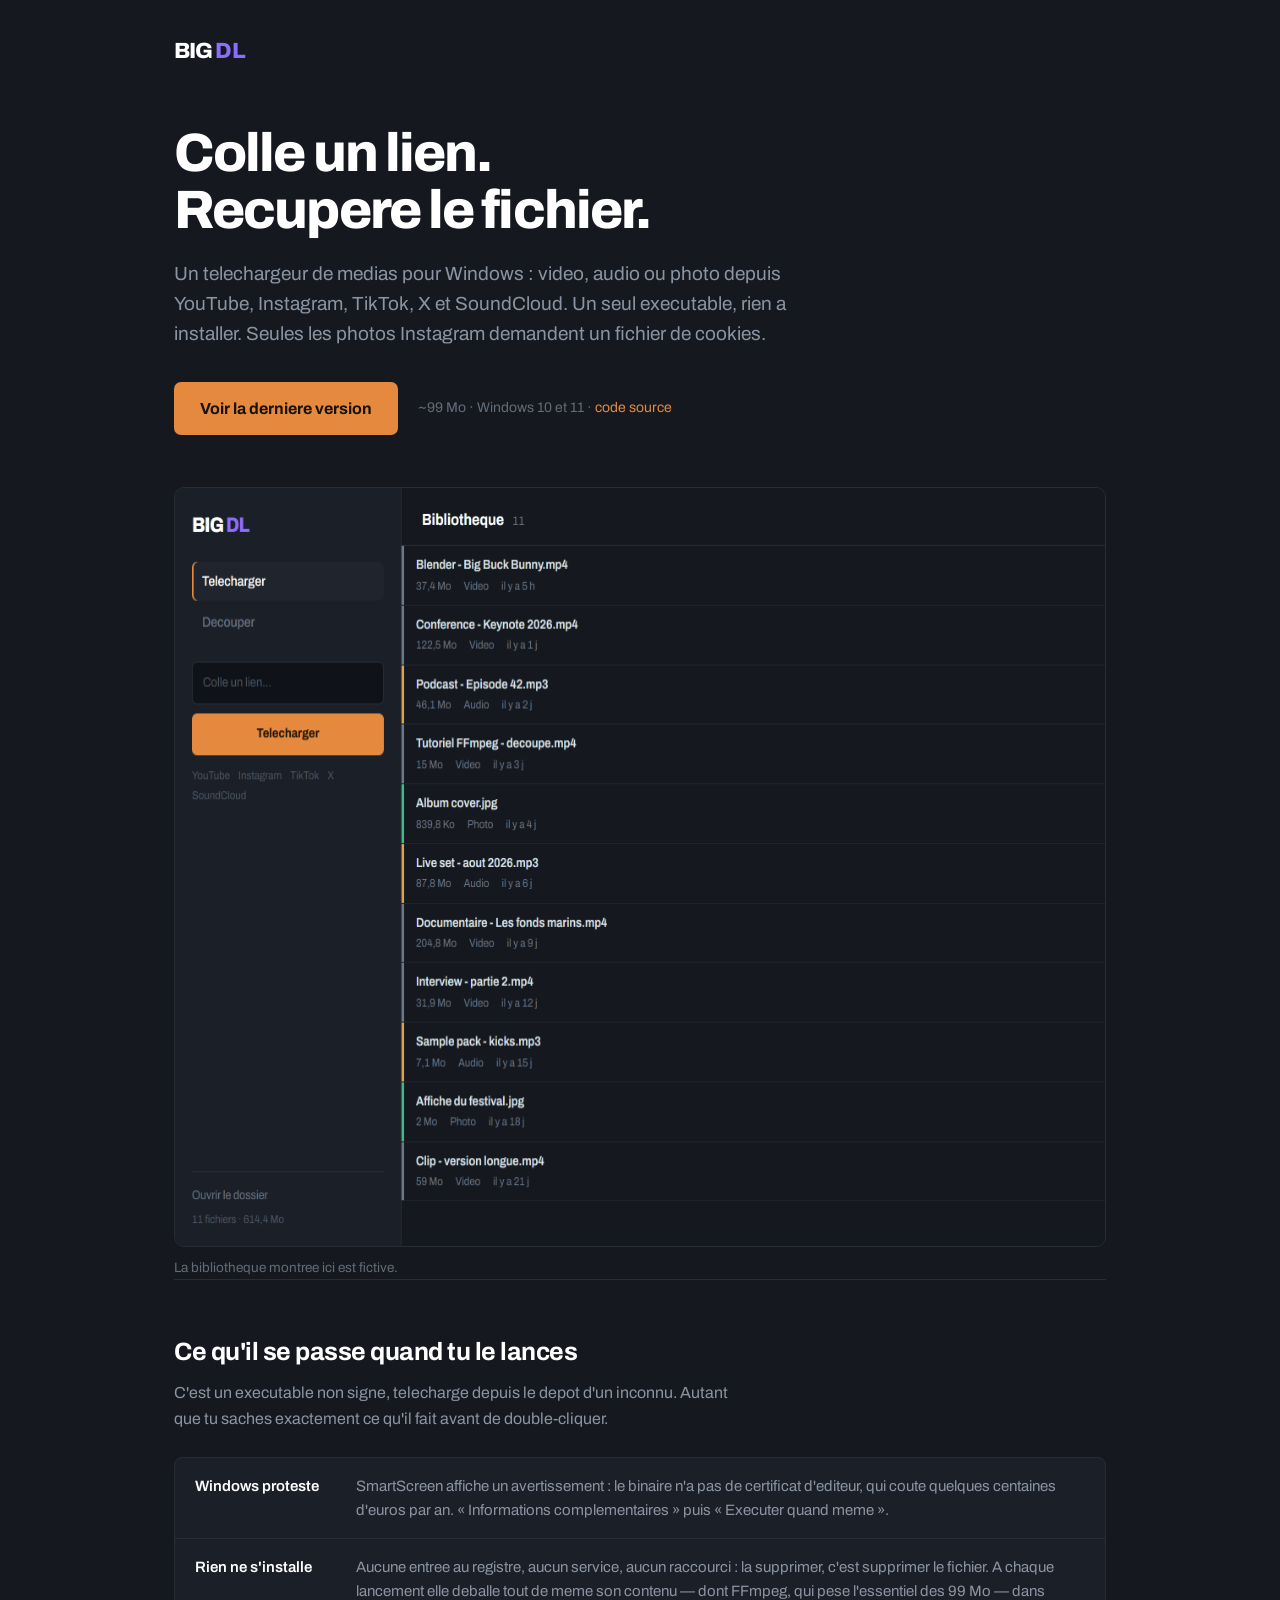
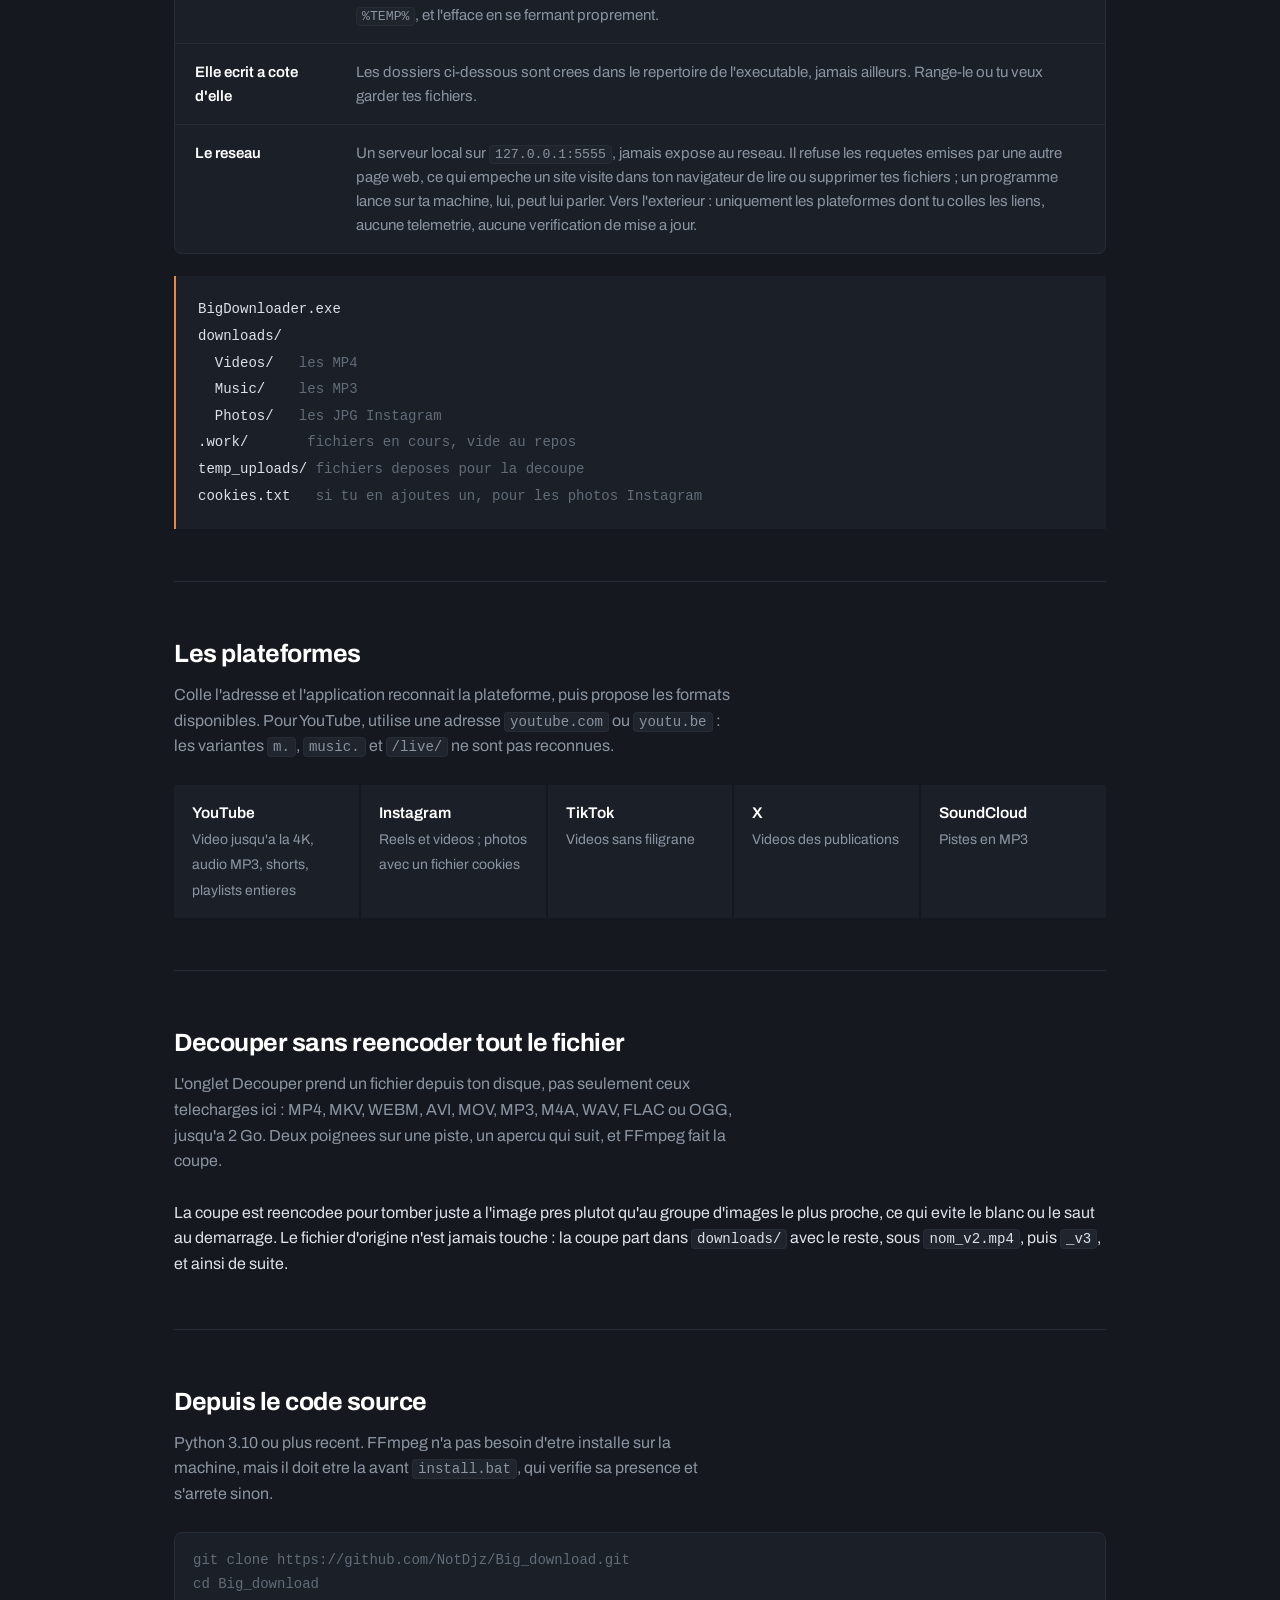
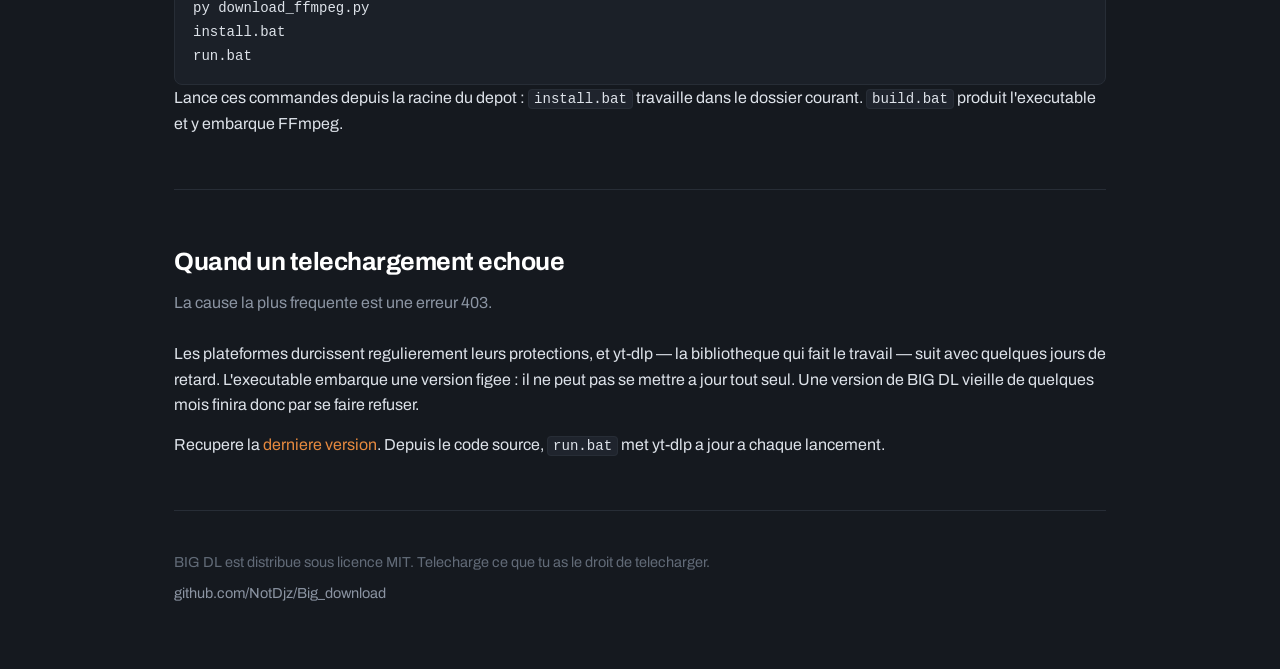
==== docs/index.html @ 9124b2f1 "Replace the download-arrow icon with a DL monogram, and publish a landing page The icon was the univ" ====
<!DOCTYPE html>
<html lang="fr">
<head>
<meta charset="UTF-8">
<meta name="viewport" content="width=device-width, initial-scale=1">
<title>BIG DL — telechargeur de medias pour Windows</title>
<meta name="description" content="Colle un lien YouTube, Instagram, TikTok, X ou SoundCloud. Recupere la video, l'audio ou la photo. Un seul exe, rien a installer.">
<link rel="icon" type="image/png" href="icon.png">
<link rel="stylesheet" href="https://fonts.googleapis.com/css2?family=Archivo:wght@400;500;600;700;800&display=swap">
<style>
:root {
  --bg:        #15191f;
  --panel:     #1b2028;
  --panel-2:   #1f242d;
  --line:      #272d36;
  --text:      #dde2e9;
  --strong:    #ffffff;
  --dim:       #8b94a2;
  --dimmer:    #626b78;
  --accent:    #e5893f;
  --accent-hi: #f29b53;
  --ink:       #1a1207;
  --brand:     #8b6dff;
}
* { box-sizing: border-box; margin: 0; padding: 0; }
body {
  background: var(--bg);
  color: var(--text);
  font-family: Archivo, "Segoe UI", system-ui, sans-serif;
  font-size: 16px;
  line-height: 1.6;
  -webkit-font-smoothing: antialiased;
}
.wrap { max-width: 980px; margin: 0 auto; padding: 0 24px; }
a { color: var(--accent); text-decoration: none; }
a:hover { text-decoration: underline; }
:focus-visible { outline: 2px solid var(--accent); outline-offset: 3px; }

/* ---------- en-tete ---------- */
.top { padding: 34px 0 0; }
.logo { font-size: 22px; font-weight: 800; letter-spacing: -0.04em; color: var(--strong); }
.logo span { color: var(--brand); }

/* ---------- hero ---------- */
.hero { padding: 56px 0 44px; }
h1 {
  font-size: clamp(34px, 5.5vw, 54px);
  font-weight: 800;
  letter-spacing: -0.035em;
  line-height: 1.05;
  color: var(--strong);
  max-width: 17ch;
  text-wrap: balance;
}
.sub { margin-top: 20px; font-size: 19px; color: var(--dim); max-width: 58ch; }
.get { display: flex; flex-wrap: wrap; align-items: center; gap: 16px 20px; margin-top: 32px; }
.btn {
  display: inline-block;
  background: var(--accent);
  color: var(--ink);
  font-weight: 700;
  font-size: 16px;
  padding: 14px 26px;
  border-radius: 7px;
  transition: background .15s;
}
.btn:hover { background: var(--accent-hi); text-decoration: none; }
.get small { color: var(--dimmer); font-size: 14px; }

.shot { margin: 8px 0 0; }
.shot img {
  width: 100%;
  display: block;
  border: 1px solid var(--line);
  border-radius: 10px;
}
.shot figcaption { margin-top: 10px; font-size: 13.5px; color: var(--dimmer); }

/* ---------- sections ---------- */
section { padding: 52px 0; border-top: 1px solid var(--line); }
h2 {
  font-size: 25px;
  font-weight: 700;
  letter-spacing: -0.02em;
  color: var(--strong);
  margin-bottom: 8px;
}
.lede { color: var(--dim); max-width: 62ch; margin-bottom: 26px; }
p + p { margin-top: 14px; }

/* sources */
/* 165px : cinq colonnes tiennent a pleine largeur, donc aucune plateforme ne
   se retrouve seule sur sa ligne. */
.sources { display: grid; grid-template-columns: repeat(auto-fit, minmax(165px, 1fr)); gap: 2px; }
.src { padding: 16px 18px; background: var(--panel); }
.src b { display: block; color: var(--strong); font-weight: 600; font-size: 15.5px; }
.src span { font-size: 14px; color: var(--dim); }

/* arborescence : le vocabulaire du sujet, pas une decoration */
.tree {
  background: var(--panel);
  border-left: 2px solid var(--accent);
  padding: 20px 22px;
  font-family: ui-monospace, Consolas, "SF Mono", monospace;
  font-size: 14px;
  line-height: 1.9;
  color: var(--dim);
  overflow-x: auto;
}
.tree b { color: var(--text); font-weight: 400; }
.tree i { color: var(--dimmer); font-style: normal; }

/* faits : ce que l'app fait vraiment a la machine */
.facts { display: grid; gap: 1px; background: var(--line); border: 1px solid var(--line); border-radius: 8px; overflow: hidden; }
.fact { display: grid; grid-template-columns: minmax(0, 15ch) minmax(0, 1fr); gap: 4px 26px; padding: 16px 20px; background: var(--panel); }
.fact dt { font-weight: 600; color: var(--strong); font-size: 15px; }
.fact dd { color: var(--dim); font-size: 15px; }
@media (max-width: 620px) { .fact { grid-template-columns: 1fr; } }

code {
  font-family: ui-monospace, Consolas, monospace;
  font-size: 0.88em;
  background: var(--panel-2);
  border: 1px solid var(--line);
  border-radius: 4px;
  padding: 1px 5px;
}
pre {
  background: var(--panel);
  border: 1px solid var(--line);
  border-radius: 8px;
  padding: 16px 18px;
  overflow-x: auto;
  font-family: ui-monospace, Consolas, monospace;
  font-size: 14px;
  line-height: 1.7;
  color: var(--text);
}
pre .c { color: var(--dimmer); }

footer { padding: 40px 0 64px; border-top: 1px solid var(--line); color: var(--dimmer); font-size: 14.5px; }
footer a { color: var(--dim); }

@media (prefers-reduced-motion: reduce) { * { transition: none !important; } }
</style>
</head>
<body>

<div class="wrap">
  <header class="top">
    <div class="logo">BIG <span>DL</span></div>
  </header>

  <div class="hero">
    <h1>Colle un lien. Recupere le fichier.</h1>
    <p class="sub">Un telechargeur de medias pour Windows : video, audio ou photo depuis YouTube, Instagram, TikTok, X et SoundCloud. Un seul executable, rien a installer. Seules les photos Instagram demandent un fichier de cookies.</p>
    <p class="get">
      <a class="btn" href="https://github.com/NotDjz/Big_download/releases/latest">Voir la derniere version</a>
      <small>~99 Mo &middot; Windows 10 et 11 &middot; <a href="https://github.com/NotDjz/Big_download">code source</a></small>
    </p>
  </div>

  <figure class="shot">
    <img src="screenshot.png" alt="L'interface de BIG DL : a gauche le champ de collage et les onglets, a droite la bibliotheque des fichiers telecharges." width="1100" height="760">
    <figcaption>La bibliotheque montree ici est fictive.</figcaption>
  </figure>

  <section>
    <h2>Ce qu'il se passe quand tu le lances</h2>
    <p class="lede">C'est un executable non signe, telecharge depuis le depot d'un inconnu. Autant que tu saches exactement ce qu'il fait avant de double-cliquer.</p>
    <dl class="facts">
      <div class="fact">
        <dt>Windows proteste</dt>
        <dd>SmartScreen affiche un avertissement : le binaire n'a pas de certificat d'editeur, qui coute quelques centaines d'euros par an. « Informations complementaires » puis « Executer quand meme ».</dd>
      </div>
      <div class="fact">
        <dt>Rien ne s'installe</dt>
        <dd>Aucune entree au registre, aucun service, aucun raccourci : la supprimer, c'est supprimer le fichier. A chaque lancement elle deballe tout de meme son contenu — dont FFmpeg, qui pese l'essentiel des 99 Mo — dans <code>%TEMP%</code>, et l'efface en se fermant proprement.</dd>
      </div>
      <div class="fact">
        <dt>Elle ecrit a cote d'elle</dt>
        <dd>Les dossiers ci-dessous sont crees dans le repertoire de l'executable, jamais ailleurs. Range-le ou tu veux garder tes fichiers.</dd>
      </div>
      <div class="fact">
        <dt>Le reseau</dt>
        <dd>Un serveur local sur <code>127.0.0.1:5555</code>, jamais expose au reseau. Il refuse les requetes emises par une autre page web, ce qui empeche un site visite dans ton navigateur de lire ou supprimer tes fichiers ; un programme lance sur ta machine, lui, peut lui parler. Vers l'exterieur : uniquement les plateformes dont tu colles les liens, aucune telemetrie, aucune verification de mise a jour.</dd>
      </div>
    </dl>
    <div class="tree" style="margin-top:22px">
      <b>BigDownloader.exe</b><br>
      <b>downloads/</b><br>
      &nbsp;&nbsp;<b>Videos/</b> &nbsp; <i>les MP4</i><br>
      &nbsp;&nbsp;<b>Music/</b> &nbsp;&nbsp; <i>les MP3</i><br>
      &nbsp;&nbsp;<b>Photos/</b> &nbsp; <i>les JPG Instagram</i><br>
      <b>.work/</b> &nbsp;&nbsp;&nbsp;&nbsp;&nbsp; <i>fichiers en cours, vide au repos</i><br>
      <b>temp_uploads/</b> <i>fichiers deposes pour la decoupe</i><br>
      <b>cookies.txt</b> &nbsp; <i>si tu en ajoutes un, pour les photos Instagram</i>
    </div>
  </section>

  <section>
    <h2>Les plateformes</h2>
    <p class="lede">Colle l'adresse et l'application reconnait la plateforme, puis propose les formats disponibles. Pour YouTube, utilise une adresse <code>youtube.com</code> ou <code>youtu.be</code> : les variantes <code>m.</code>, <code>music.</code> et <code>/live/</code> ne sont pas reconnues.</p>
    <div class="sources">
      <div class="src"><b>YouTube</b><span>Video jusqu'a la 4K, audio MP3, shorts, playlists entieres</span></div>
      <div class="src"><b>Instagram</b><span>Reels et videos ; photos avec un fichier cookies</span></div>
      <div class="src"><b>TikTok</b><span>Videos sans filigrane</span></div>
      <div class="src"><b>X</b><span>Videos des publications</span></div>
      <div class="src"><b>SoundCloud</b><span>Pistes en MP3</span></div>
    </div>
  </section>

  <section>
    <h2>Decouper sans reencoder tout le fichier</h2>
    <p class="lede">L'onglet Decouper prend un fichier depuis ton disque, pas seulement ceux telecharges ici : MP4, MKV, WEBM, AVI, MOV, MP3, M4A, WAV, FLAC ou OGG, jusqu'a 2 Go. Deux poignees sur une piste, un apercu qui suit, et FFmpeg fait la coupe.</p>
    <p>La coupe est reencodee pour tomber juste a l'image pres plutot qu'au groupe d'images le plus proche, ce qui evite le blanc ou le saut au demarrage. Le fichier d'origine n'est jamais touche : la coupe part dans <code>downloads/</code> avec le reste, sous <code>nom_v2.mp4</code>, puis <code>_v3</code>, et ainsi de suite.</p>
  </section>

  <section>
    <h2>Depuis le code source</h2>
    <p class="lede">Python 3.10 ou plus recent. FFmpeg n'a pas besoin d'etre installe sur la machine, mais il doit etre la avant <code>install.bat</code>, qui verifie sa presence et s'arrete sinon.</p>
    <pre><span class="c">git clone https://github.com/NotDjz/Big_download.git</span>
<span class="c">cd Big_download</span>
py download_ffmpeg.py
install.bat
run.bat</pre>
    <p>Lance ces commandes depuis la racine du depot : <code>install.bat</code> travaille dans le dossier courant. <code>build.bat</code> produit l'executable et y embarque FFmpeg.</p>
  </section>

  <section>
    <h2>Quand un telechargement echoue</h2>
    <p class="lede">La cause la plus frequente est une erreur 403.</p>
    <p>Les plateformes durcissent regulierement leurs protections, et yt-dlp — la bibliotheque qui fait le travail — suit avec quelques jours de retard. L'executable embarque une version figee : il ne peut pas se mettre a jour tout seul. Une version de BIG DL vieille de quelques mois finira donc par se faire refuser.</p>
    <p>Recupere la <a href="https://github.com/NotDjz/Big_download/releases/latest">derniere version</a>. Depuis le code source, <code>run.bat</code> met yt-dlp a jour a chaque lancement.</p>
  </section>

  <footer>
    <p>BIG DL est distribue sous licence MIT. Telecharge ce que tu as le droit de telecharger.</p>
    <p style="margin-top:8px"><a href="https://github.com/NotDjz/Big_download">github.com/NotDjz/Big_download</a></p>
  </footer>
</div>

</body>
</html>
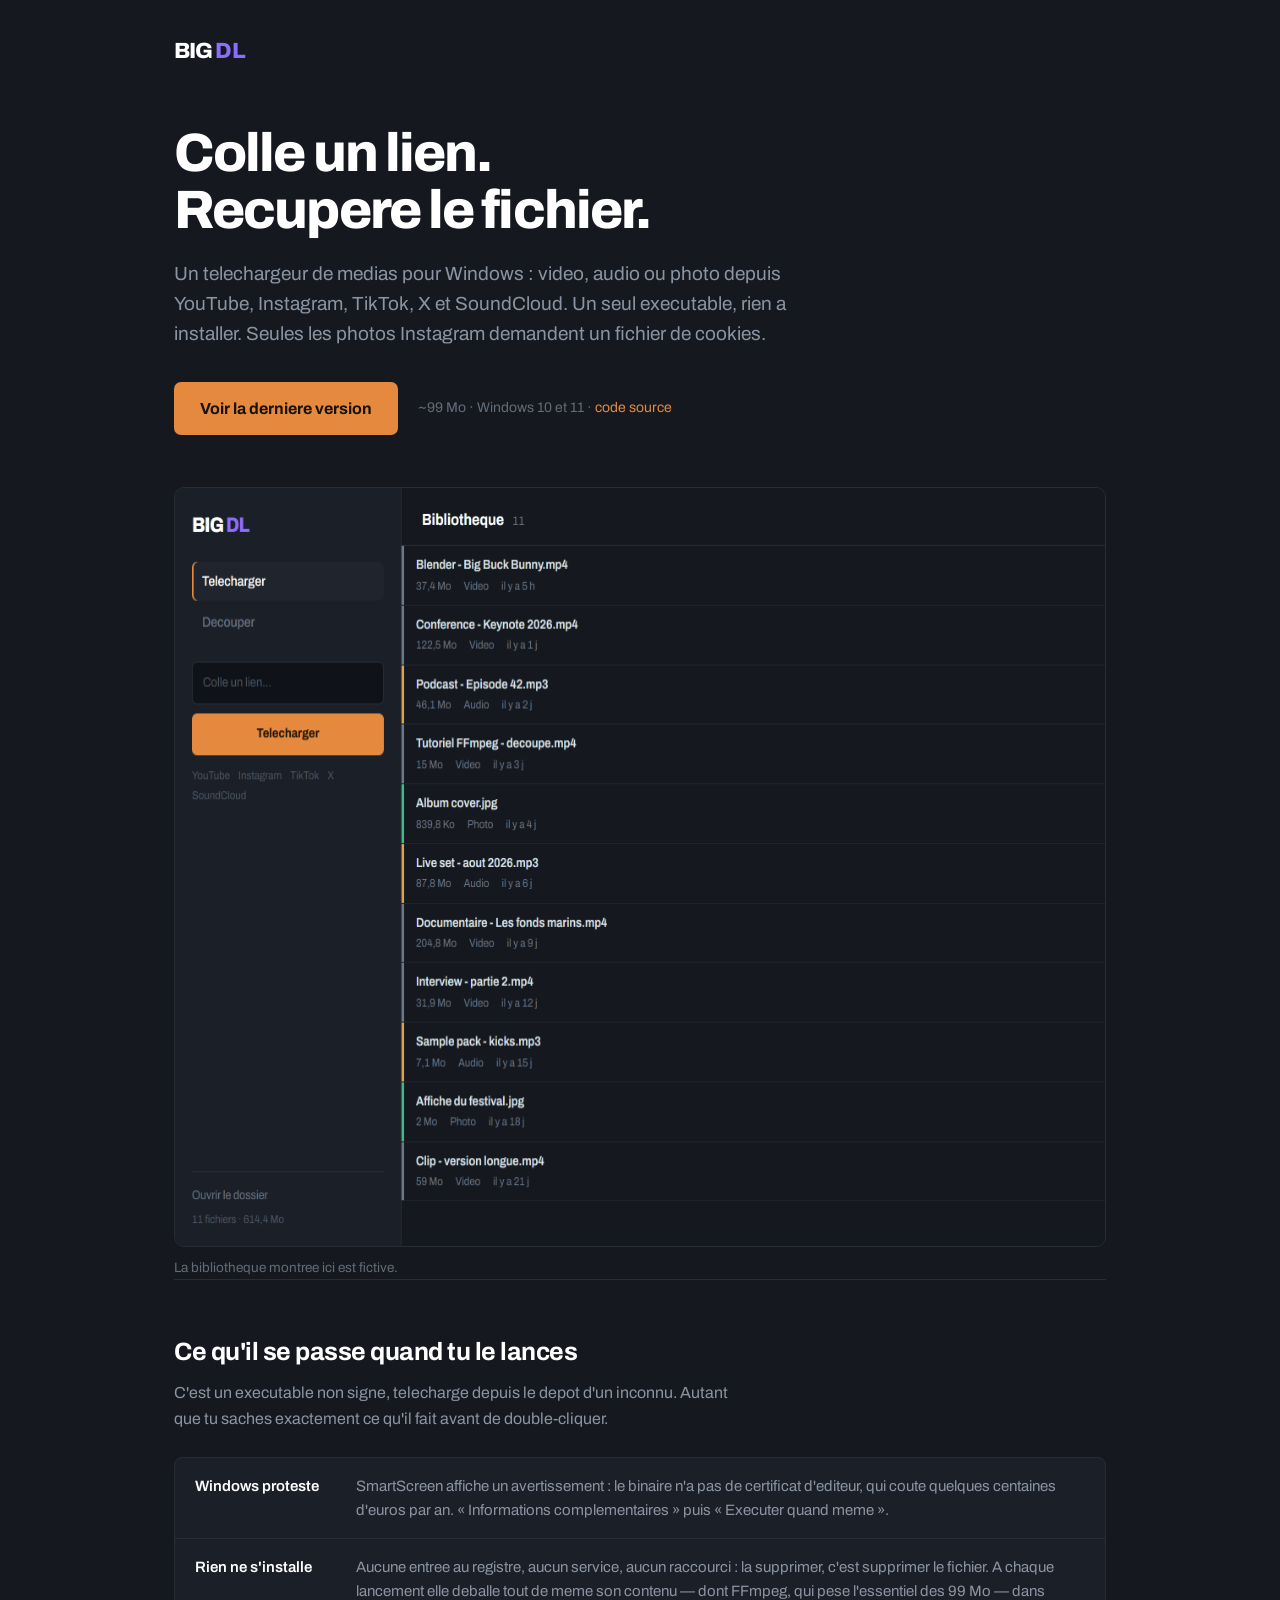
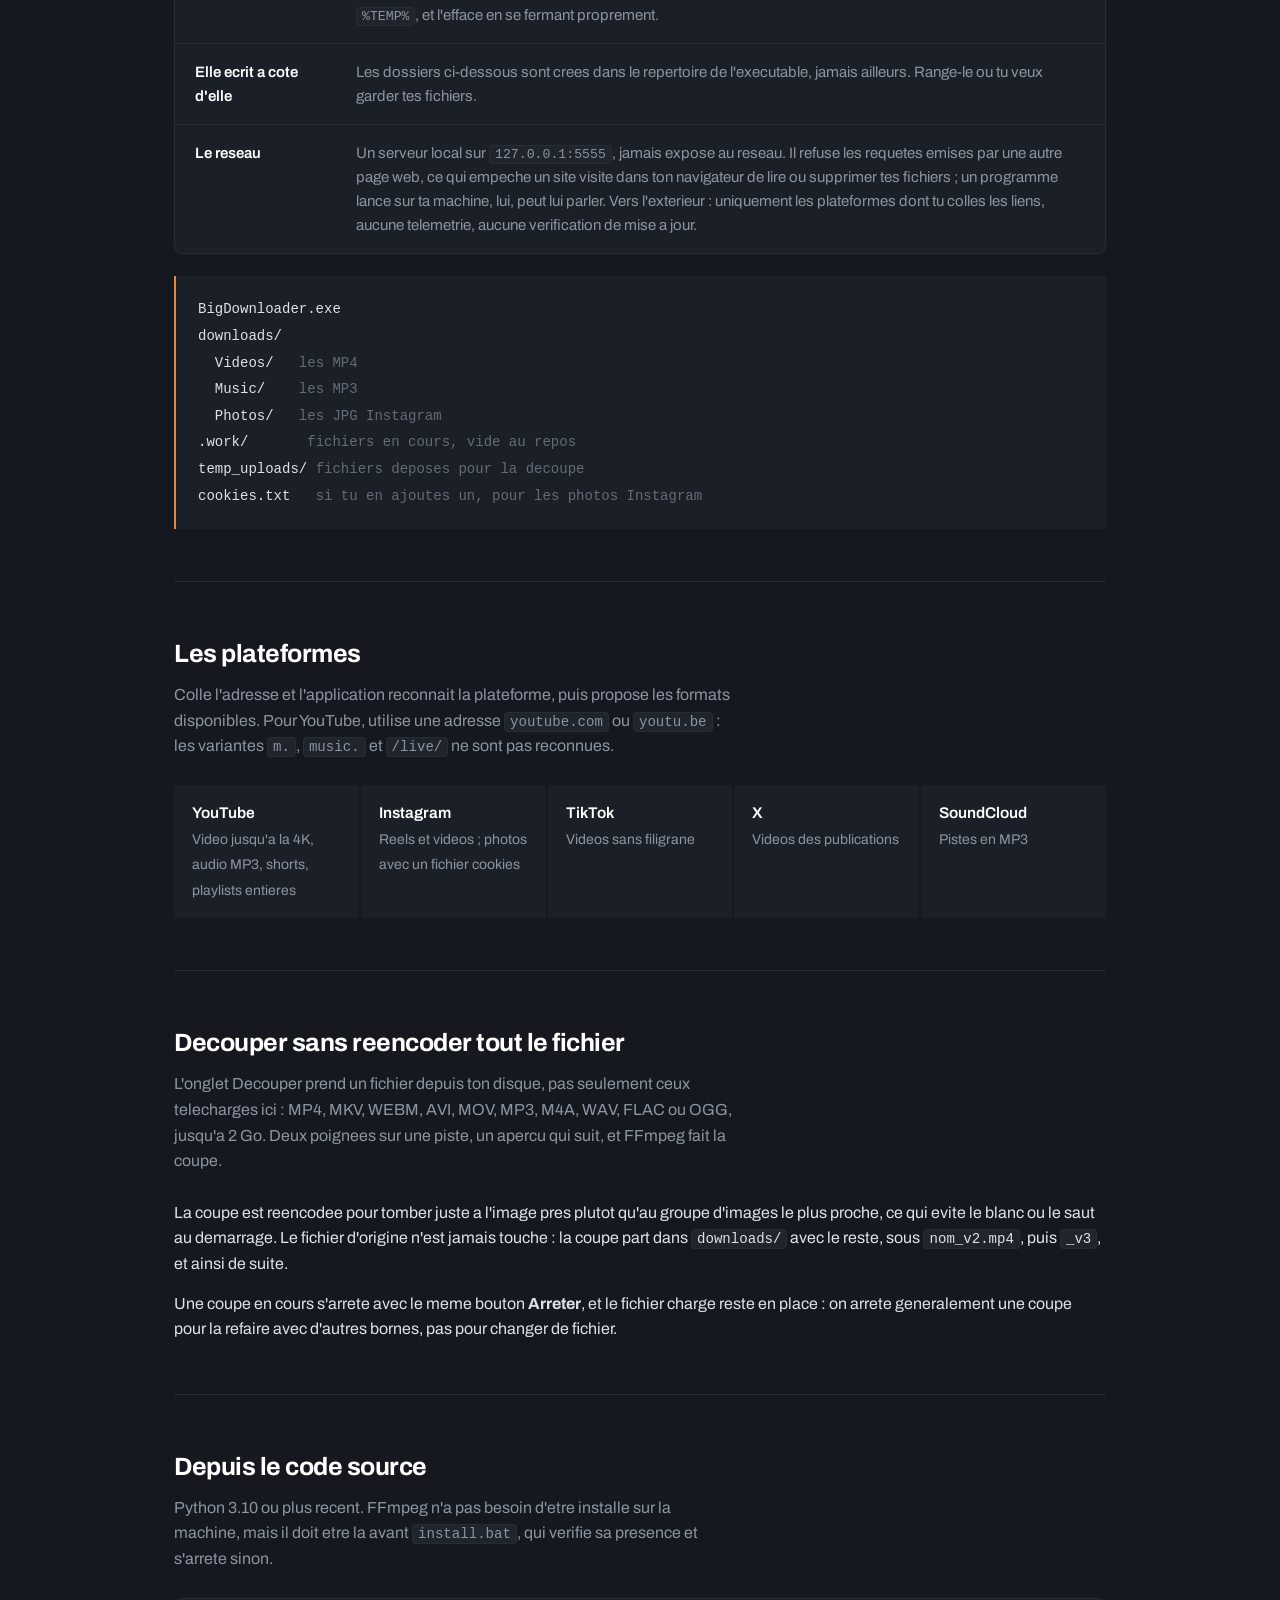
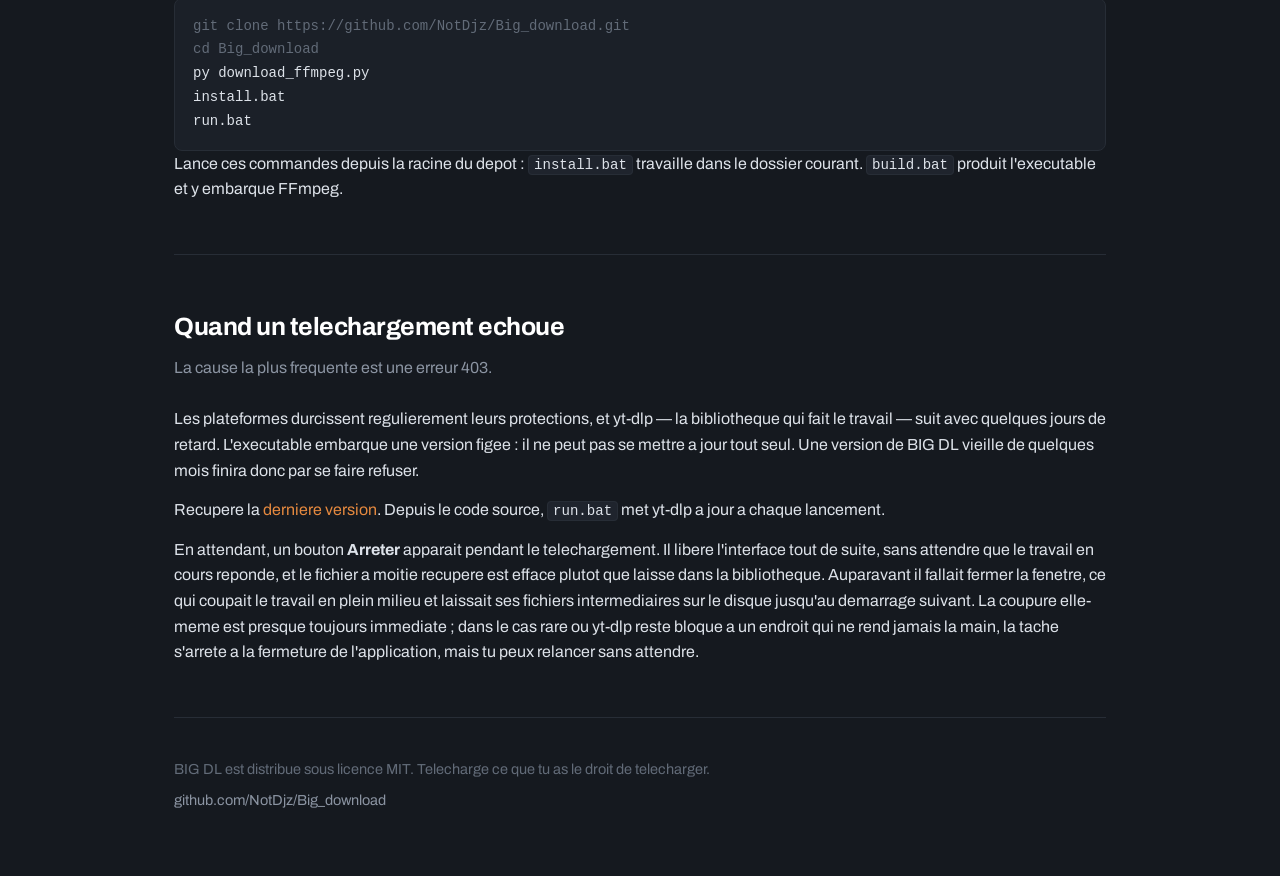
==== commit 8502cd51: "Document the stop button on the landing page The page's subject is what the unsigned binary does to " ====
--- a/docs/index.html
+++ b/docs/index.html
@@ -214,6 +214,7 @@
     <h2>Decouper sans reencoder tout le fichier</h2>
     <p class="lede">L'onglet Decouper prend un fichier depuis ton disque, pas seulement ceux telecharges ici : MP4, MKV, WEBM, AVI, MOV, MP3, M4A, WAV, FLAC ou OGG, jusqu'a 2 Go. Deux poignees sur une piste, un apercu qui suit, et FFmpeg fait la coupe.</p>
     <p>La coupe est reencodee pour tomber juste a l'image pres plutot qu'au groupe d'images le plus proche, ce qui evite le blanc ou le saut au demarrage. Le fichier d'origine n'est jamais touche : la coupe part dans <code>downloads/</code> avec le reste, sous <code>nom_v2.mp4</code>, puis <code>_v3</code>, et ainsi de suite.</p>
+    <p>Une coupe en cours s'arrete avec le meme bouton <b>Arreter</b>, et le fichier charge reste en place : on arrete generalement une coupe pour la refaire avec d'autres bornes, pas pour changer de fichier.</p>
   </section>
 
   <section>
@@ -232,6 +233,7 @@
     <p class="lede">La cause la plus frequente est une erreur 403.</p>
     <p>Les plateformes durcissent regulierement leurs protections, et yt-dlp — la bibliotheque qui fait le travail — suit avec quelques jours de retard. L'executable embarque une version figee : il ne peut pas se mettre a jour tout seul. Une version de BIG DL vieille de quelques mois finira donc par se faire refuser.</p>
     <p>Recupere la <a href="https://github.com/NotDjz/Big_download/releases/latest">derniere version</a>. Depuis le code source, <code>run.bat</code> met yt-dlp a jour a chaque lancement.</p>
+    <p>En attendant, un bouton <b>Arreter</b> apparait pendant le telechargement. Il libere l'interface tout de suite, sans attendre que le travail en cours reponde, et le fichier a moitie recupere est efface plutot que laisse dans la bibliotheque. Auparavant il fallait fermer la fenetre, ce qui coupait le travail en plein milieu et laissait ses fichiers intermediaires sur le disque jusqu'au demarrage suivant. La coupure elle-meme est presque toujours immediate ; dans le cas rare ou yt-dlp reste bloque a un endroit qui ne rend jamais la main, la tache s'arrete a la fermeture de l'application, mais tu peux relancer sans attendre.</p>
   </section>
 
   <footer>
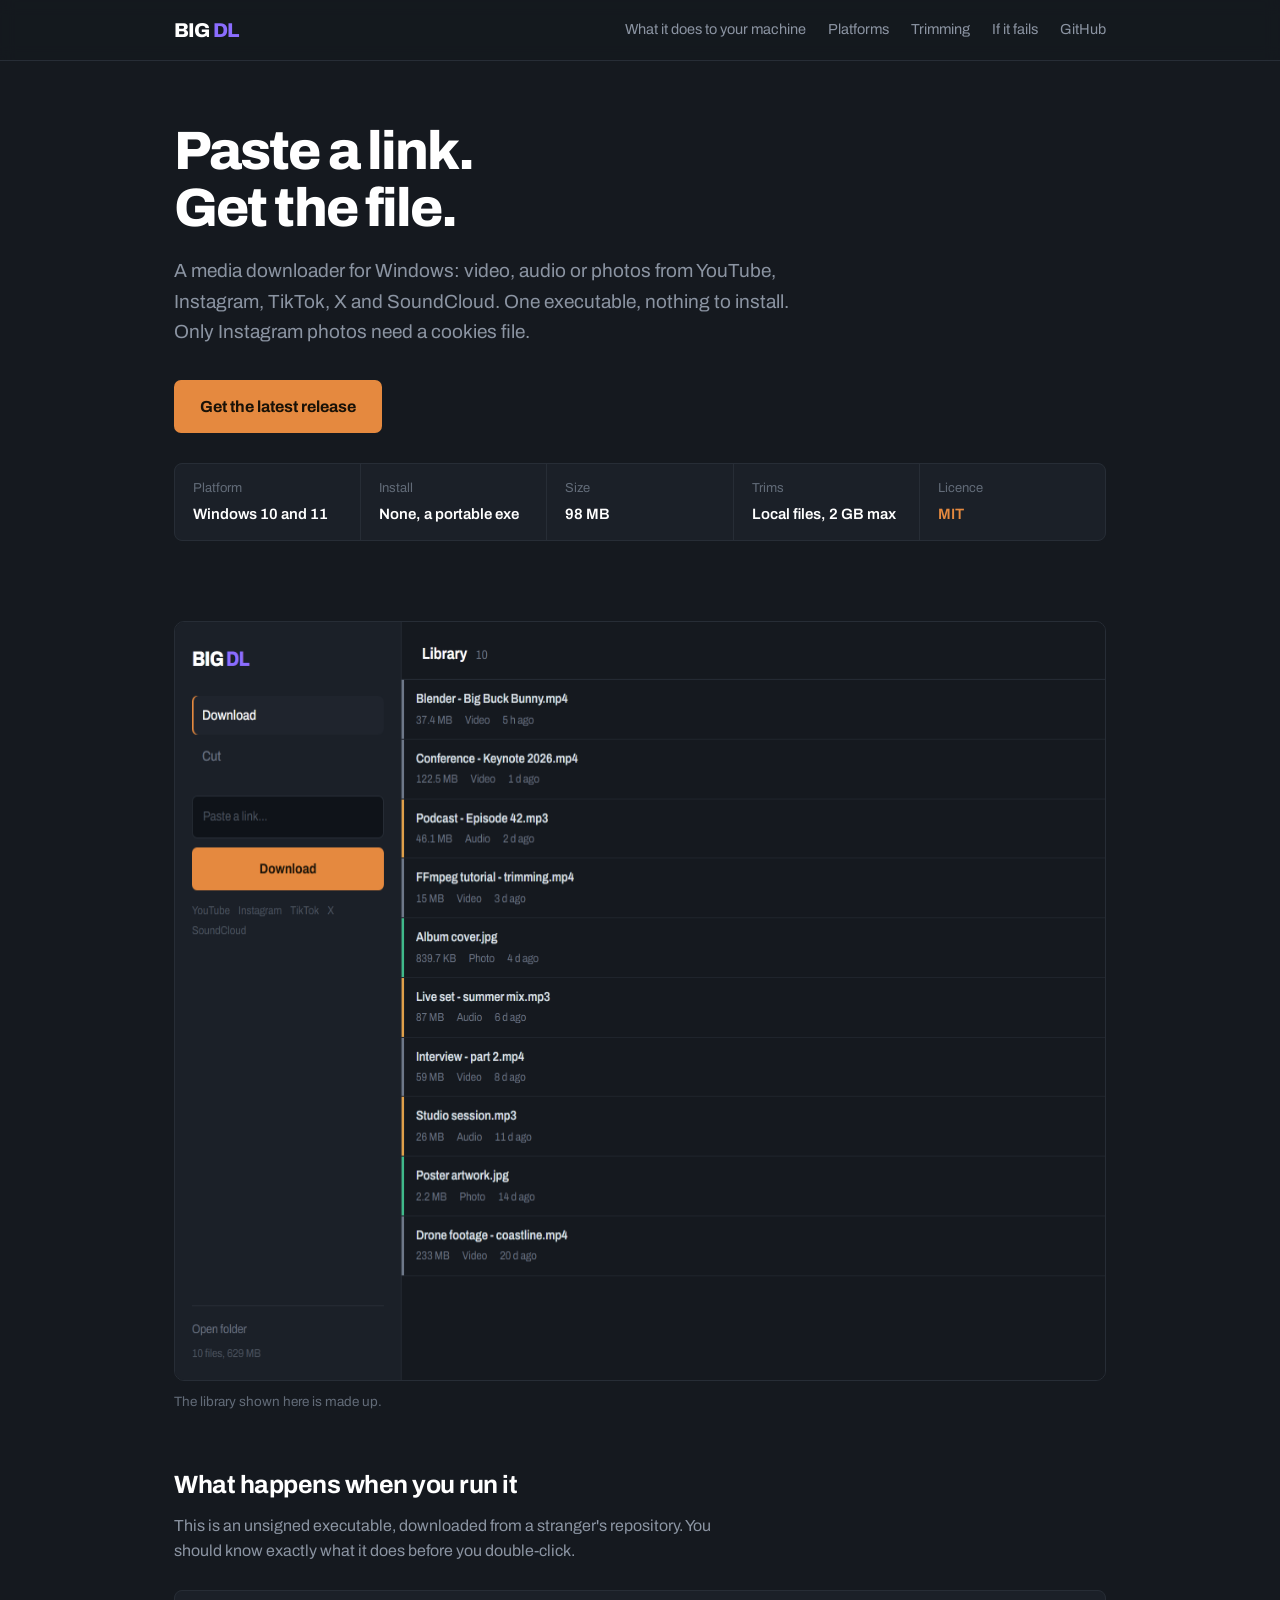
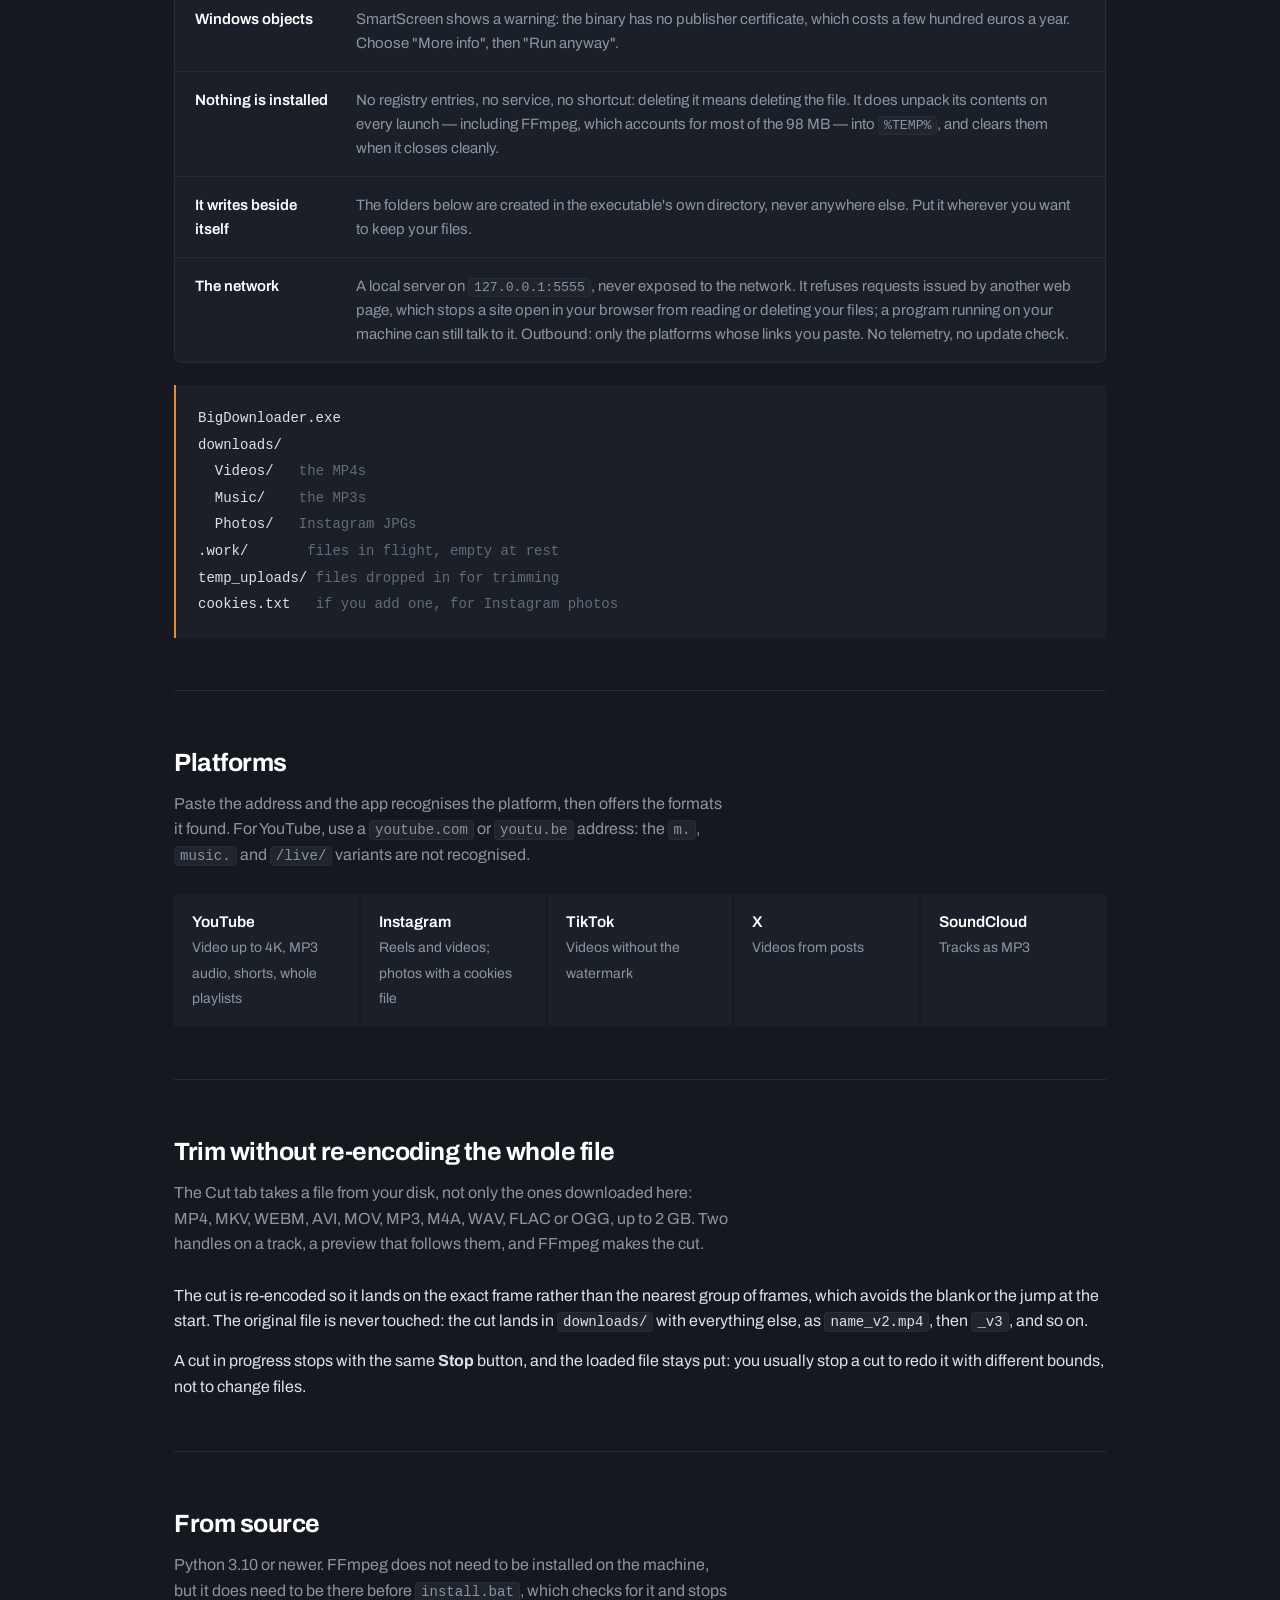
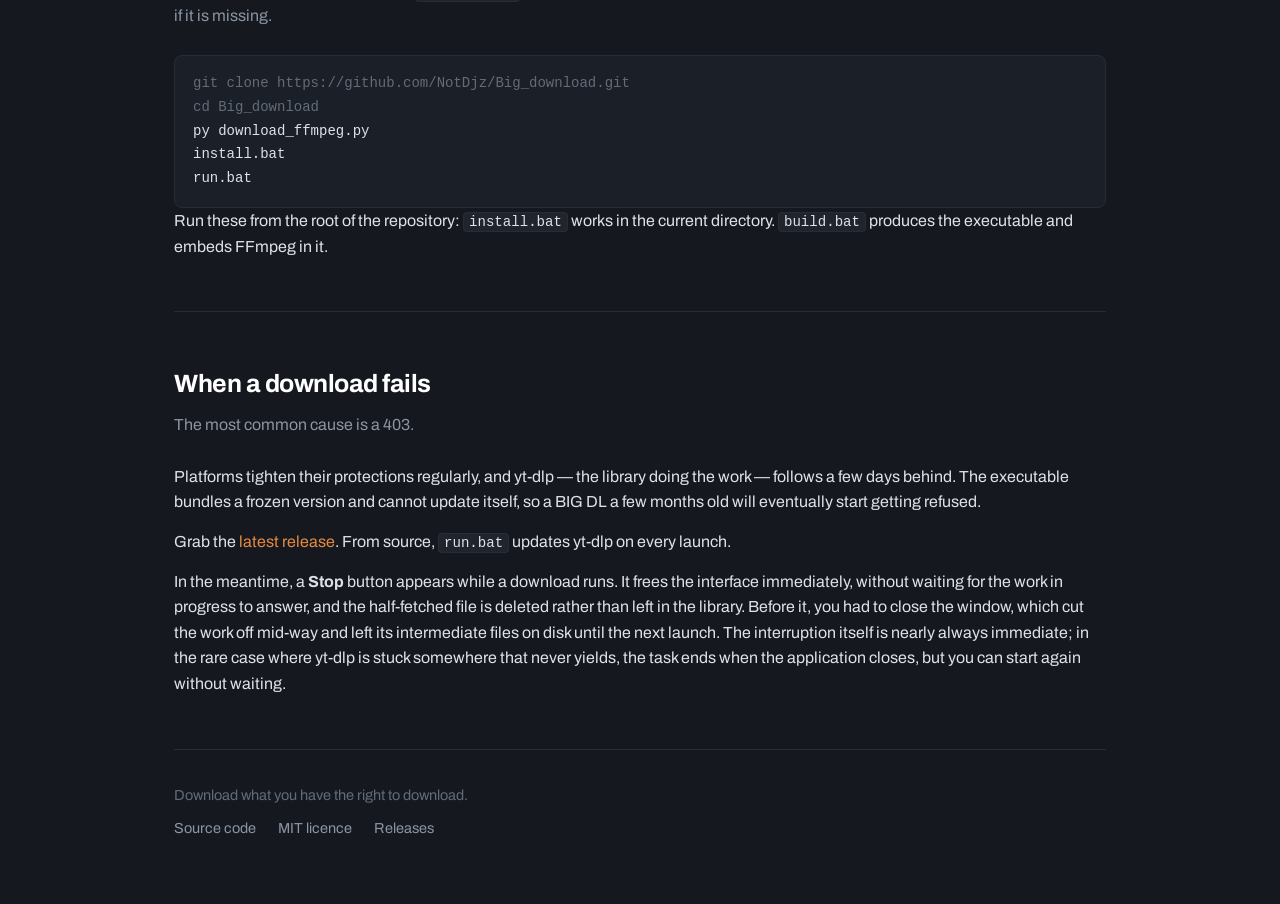
==== commit 6db81168: "Write the whole project in English, and give the landing page a header, a spec block and a footer Ev" ====
--- a/docs/index.html
+++ b/docs/index.html
@@ -1,15 +1,19 @@
 <!DOCTYPE html>
-<html lang="fr">
+<html lang="en">
 <head>
 <meta charset="UTF-8">
 <meta name="viewport" content="width=device-width, initial-scale=1">
-<title>BIG DL — telechargeur de medias pour Windows</title>
-<meta name="description" content="Colle un lien YouTube, Instagram, TikTok, X ou SoundCloud. Recupere la video, l'audio ou la photo. Un seul exe, rien a installer.">
+<title>BIG DL — media downloader for Windows</title>
+<meta name="description" content="Paste a YouTube, Instagram, TikTok, X or SoundCloud link. Get the video, the audio or the photo. One exe, nothing to install.">
 <link rel="icon" type="image/png" href="icon.png">
 <link rel="stylesheet" href="https://fonts.googleapis.com/css2?family=Archivo:wght@400;500;600;700;800&display=swap">
 <style>
 :root {
   --bg:        #15191f;
+  /* The components of --bg, for the sticky bar: rgba() cannot read a hex value
+     out of a variable, and copying it inline meant the header drifted out of
+     step the first time the ground colour changed. */
+  --bg-rgb:    21, 25, 31;
   --panel:     #1b2028;
   --panel-2:   #1f242d;
   --line:      #272d36;
@@ -36,13 +40,29 @@
 a:hover { text-decoration: underline; }
 :focus-visible { outline: 2px solid var(--accent); outline-offset: 3px; }
 
-/* ---------- en-tete ---------- */
-.top { padding: 34px 0 0; }
-.logo { font-size: 22px; font-weight: 800; letter-spacing: -0.04em; color: var(--strong); }
+/* ---------- header ---------- */
+.top {
+  position: sticky;
+  top: 0;
+  z-index: 10;
+  background: rgba(var(--bg-rgb), 0.92);
+  backdrop-filter: blur(8px);
+  border-bottom: 1px solid var(--line);
+}
+.top .wrap { display: flex; align-items: center; gap: 28px; height: 60px; }
+.logo { font-size: 20px; font-weight: 800; letter-spacing: -0.04em; color: var(--strong); }
 .logo span { color: var(--brand); }
+.top nav { margin-left: auto; display: flex; gap: 22px; font-size: 14.5px; }
+.top nav a { color: var(--dim); }
+.top nav a:hover { color: var(--text); text-decoration: none; }
+@media (max-width: 640px) {
+  .top { position: static; }
+  .top .wrap { height: auto; flex-wrap: wrap; gap: 10px 18px; padding-top: 14px; padding-bottom: 14px; }
+  .top nav { margin-left: 0; width: 100%; flex-wrap: wrap; }
+}
 
 /* ---------- hero ---------- */
-.hero { padding: 56px 0 44px; }
+.hero { padding: 62px 0 40px; }
 h1 {
   font-size: clamp(34px, 5.5vw, 54px);
   font-weight: 800;
@@ -53,7 +73,7 @@
   text-wrap: balance;
 }
 .sub { margin-top: 20px; font-size: 19px; color: var(--dim); max-width: 58ch; }
-.get { display: flex; flex-wrap: wrap; align-items: center; gap: 16px 20px; margin-top: 32px; }
+.get { margin-top: 32px; }
 .btn {
   display: inline-block;
   background: var(--accent);
@@ -65,9 +85,25 @@
   transition: background .15s;
 }
 .btn:hover { background: var(--accent-hi); text-decoration: none; }
-.get small { color: var(--dimmer); font-size: 14px; }
-
-.shot { margin: 8px 0 0; }
+
+/* The binary's own label, stated before anything is sold. It also replaces the
+   dotted meta line that used to sit under the button. */
+.specs {
+  display: grid;
+  grid-template-columns: repeat(auto-fit, minmax(150px, 1fr));
+  gap: 1px;
+  margin-top: 30px;
+  background: var(--line);
+  border: 1px solid var(--line);
+  border-radius: 8px;
+  overflow: hidden;
+}
+.spec { background: var(--panel); padding: 14px 18px; }
+.spec dt { font-size: 13px; color: var(--dimmer); margin-bottom: 3px; }
+.spec dd { font-size: 15px; font-weight: 600; color: var(--strong); }
+.spec dd a { font-weight: 600; }
+
+.shot { margin: 40px 0 0; }
 .shot img {
   width: 100%;
   display: block;
@@ -78,6 +114,7 @@
 
 /* ---------- sections ---------- */
 section { padding: 52px 0; border-top: 1px solid var(--line); }
+section:first-of-type { border-top: 0; }
 h2 {
   font-size: 25px;
   font-weight: 700;
@@ -85,18 +122,21 @@
   color: var(--strong);
   margin-bottom: 8px;
 }
+/* On the section and not on the h2: the ids are on the sections, so that is
+   what a jump targets. On the h2 the rule matched nothing and each heading
+   slid under the 60 px sticky header. */
+section[id] { scroll-margin-top: 78px; }
 .lede { color: var(--dim); max-width: 62ch; margin-bottom: 26px; }
 p + p { margin-top: 14px; }
 
-/* sources */
-/* 165px : cinq colonnes tiennent a pleine largeur, donc aucune plateforme ne
-   se retrouve seule sur sa ligne. */
+/* 165px: five columns fit the full width, so no platform is left alone on its
+   own row. */
 .sources { display: grid; grid-template-columns: repeat(auto-fit, minmax(165px, 1fr)); gap: 2px; }
 .src { padding: 16px 18px; background: var(--panel); }
 .src b { display: block; color: var(--strong); font-weight: 600; font-size: 15.5px; }
 .src span { font-size: 14px; color: var(--dim); }
 
-/* arborescence : le vocabulaire du sujet, pas une decoration */
+/* The directory tree: the subject's own vocabulary, not decoration */
 .tree {
   background: var(--panel);
   border-left: 2px solid var(--accent);
@@ -110,7 +150,7 @@
 .tree b { color: var(--text); font-weight: 400; }
 .tree i { color: var(--dimmer); font-style: normal; }
 
-/* faits : ce que l'app fait vraiment a la machine */
+/* The facts: what the app actually does to the machine */
 .facts { display: grid; gap: 1px; background: var(--line); border: 1px solid var(--line); border-radius: 8px; overflow: hidden; }
 .fact { display: grid; grid-template-columns: minmax(0, 15ch) minmax(0, 1fr); gap: 4px 26px; padding: 16px 20px; background: var(--panel); }
 .fact dt { font-weight: 600; color: var(--strong); font-size: 15px; }
@@ -138,108 +178,129 @@
 }
 pre .c { color: var(--dimmer); }
 
-footer { padding: 40px 0 64px; border-top: 1px solid var(--line); color: var(--dimmer); font-size: 14.5px; }
+footer { padding: 34px 0 64px; border-top: 1px solid var(--line); color: var(--dimmer); font-size: 14.5px; }
 footer a { color: var(--dim); }
+.foot-links { display: flex; flex-wrap: wrap; gap: 8px 22px; margin-top: 10px; }
 
 @media (prefers-reduced-motion: reduce) { * { transition: none !important; } }
 </style>
 </head>
 <body>
 
+<header class="top">
+  <div class="wrap">
+    <span class="logo">BIG <span>DL</span></span>
+    <nav>
+      <a href="#safety">What it does to your machine</a>
+      <a href="#platforms">Platforms</a>
+      <a href="#trim">Trimming</a>
+      <a href="#failures">If it fails</a>
+      <a href="https://github.com/NotDjz/Big_download">GitHub</a>
+    </nav>
+  </div>
+</header>
+
 <div class="wrap">
-  <header class="top">
-    <div class="logo">BIG <span>DL</span></div>
-  </header>
 
   <div class="hero">
-    <h1>Colle un lien. Recupere le fichier.</h1>
-    <p class="sub">Un telechargeur de medias pour Windows : video, audio ou photo depuis YouTube, Instagram, TikTok, X et SoundCloud. Un seul executable, rien a installer. Seules les photos Instagram demandent un fichier de cookies.</p>
-    <p class="get">
-      <a class="btn" href="https://github.com/NotDjz/Big_download/releases/latest">Voir la derniere version</a>
-      <small>~99 Mo &middot; Windows 10 et 11 &middot; <a href="https://github.com/NotDjz/Big_download">code source</a></small>
-    </p>
+    <h1>Paste a link. Get the file.</h1>
+    <p class="sub">A media downloader for Windows: video, audio or photos from YouTube, Instagram, TikTok, X and SoundCloud. One executable, nothing to install. Only Instagram photos need a cookies file.</p>
+    <p class="get"><a class="btn" href="https://github.com/NotDjz/Big_download/releases/latest">Get the latest release</a></p>
+
+    <dl class="specs">
+      <div class="spec"><dt>Platform</dt><dd>Windows 10 and 11</dd></div>
+      <div class="spec"><dt>Install</dt><dd>None, a portable exe</dd></div>
+      <div class="spec"><dt>Size</dt><dd>98 MB</dd></div>
+      <div class="spec"><dt>Trims</dt><dd>Local files, 2 GB max</dd></div>
+      <div class="spec"><dt>Licence</dt><dd><a href="https://github.com/NotDjz/Big_download/blob/main/LICENSE">MIT</a></dd></div>
+    </dl>
   </div>
 
   <figure class="shot">
-    <img src="screenshot.png" alt="L'interface de BIG DL : a gauche le champ de collage et les onglets, a droite la bibliotheque des fichiers telecharges." width="1100" height="760">
-    <figcaption>La bibliotheque montree ici est fictive.</figcaption>
+    <img src="screenshot.png" alt="The BIG DL interface: the paste field and tabs on the left, the library of downloaded files on the right." width="1100" height="760">
+    <figcaption>The library shown here is made up.</figcaption>
   </figure>
 
-  <section>
-    <h2>Ce qu'il se passe quand tu le lances</h2>
-    <p class="lede">C'est un executable non signe, telecharge depuis le depot d'un inconnu. Autant que tu saches exactement ce qu'il fait avant de double-cliquer.</p>
+  <section id="safety">
+    <h2>What happens when you run it</h2>
+    <p class="lede">This is an unsigned executable, downloaded from a stranger's repository. You should know exactly what it does before you double-click.</p>
     <dl class="facts">
       <div class="fact">
-        <dt>Windows proteste</dt>
-        <dd>SmartScreen affiche un avertissement : le binaire n'a pas de certificat d'editeur, qui coute quelques centaines d'euros par an. « Informations complementaires » puis « Executer quand meme ».</dd>
+        <dt>Windows objects</dt>
+        <dd>SmartScreen shows a warning: the binary has no publisher certificate, which costs a few hundred euros a year. Choose "More info", then "Run anyway".</dd>
       </div>
       <div class="fact">
-        <dt>Rien ne s'installe</dt>
-        <dd>Aucune entree au registre, aucun service, aucun raccourci : la supprimer, c'est supprimer le fichier. A chaque lancement elle deballe tout de meme son contenu — dont FFmpeg, qui pese l'essentiel des 99 Mo — dans <code>%TEMP%</code>, et l'efface en se fermant proprement.</dd>
+        <dt>Nothing is installed</dt>
+        <dd>No registry entries, no service, no shortcut: deleting it means deleting the file. It does unpack its contents on every launch — including FFmpeg, which accounts for most of the 98 MB — into <code>%TEMP%</code>, and clears them when it closes cleanly.</dd>
       </div>
       <div class="fact">
-        <dt>Elle ecrit a cote d'elle</dt>
-        <dd>Les dossiers ci-dessous sont crees dans le repertoire de l'executable, jamais ailleurs. Range-le ou tu veux garder tes fichiers.</dd>
+        <dt>It writes beside itself</dt>
+        <dd>The folders below are created in the executable's own directory, never anywhere else. Put it wherever you want to keep your files.</dd>
       </div>
       <div class="fact">
-        <dt>Le reseau</dt>
-        <dd>Un serveur local sur <code>127.0.0.1:5555</code>, jamais expose au reseau. Il refuse les requetes emises par une autre page web, ce qui empeche un site visite dans ton navigateur de lire ou supprimer tes fichiers ; un programme lance sur ta machine, lui, peut lui parler. Vers l'exterieur : uniquement les plateformes dont tu colles les liens, aucune telemetrie, aucune verification de mise a jour.</dd>
+        <dt>The network</dt>
+        <dd>A local server on <code>127.0.0.1:5555</code>, never exposed to the network. It refuses requests issued by another web page, which stops a site open in your browser from reading or deleting your files; a program running on your machine can still talk to it. Outbound: only the platforms whose links you paste. No telemetry, no update check.</dd>
       </div>
     </dl>
     <div class="tree" style="margin-top:22px">
       <b>BigDownloader.exe</b><br>
       <b>downloads/</b><br>
-      &nbsp;&nbsp;<b>Videos/</b> &nbsp; <i>les MP4</i><br>
-      &nbsp;&nbsp;<b>Music/</b> &nbsp;&nbsp; <i>les MP3</i><br>
-      &nbsp;&nbsp;<b>Photos/</b> &nbsp; <i>les JPG Instagram</i><br>
-      <b>.work/</b> &nbsp;&nbsp;&nbsp;&nbsp;&nbsp; <i>fichiers en cours, vide au repos</i><br>
-      <b>temp_uploads/</b> <i>fichiers deposes pour la decoupe</i><br>
-      <b>cookies.txt</b> &nbsp; <i>si tu en ajoutes un, pour les photos Instagram</i>
+      &nbsp;&nbsp;<b>Videos/</b> &nbsp; <i>the MP4s</i><br>
+      &nbsp;&nbsp;<b>Music/</b> &nbsp;&nbsp; <i>the MP3s</i><br>
+      &nbsp;&nbsp;<b>Photos/</b> &nbsp; <i>Instagram JPGs</i><br>
+      <b>.work/</b> &nbsp;&nbsp;&nbsp;&nbsp;&nbsp; <i>files in flight, empty at rest</i><br>
+      <b>temp_uploads/</b> <i>files dropped in for trimming</i><br>
+      <b>cookies.txt</b> &nbsp; <i>if you add one, for Instagram photos</i>
     </div>
   </section>
 
-  <section>
-    <h2>Les plateformes</h2>
-    <p class="lede">Colle l'adresse et l'application reconnait la plateforme, puis propose les formats disponibles. Pour YouTube, utilise une adresse <code>youtube.com</code> ou <code>youtu.be</code> : les variantes <code>m.</code>, <code>music.</code> et <code>/live/</code> ne sont pas reconnues.</p>
+  <section id="platforms">
+    <h2>Platforms</h2>
+    <p class="lede">Paste the address and the app recognises the platform, then offers the formats it found. For YouTube, use a <code>youtube.com</code> or <code>youtu.be</code> address: the <code>m.</code>, <code>music.</code> and <code>/live/</code> variants are not recognised.</p>
     <div class="sources">
-      <div class="src"><b>YouTube</b><span>Video jusqu'a la 4K, audio MP3, shorts, playlists entieres</span></div>
-      <div class="src"><b>Instagram</b><span>Reels et videos ; photos avec un fichier cookies</span></div>
-      <div class="src"><b>TikTok</b><span>Videos sans filigrane</span></div>
-      <div class="src"><b>X</b><span>Videos des publications</span></div>
-      <div class="src"><b>SoundCloud</b><span>Pistes en MP3</span></div>
+      <div class="src"><b>YouTube</b><span>Video up to 4K, MP3 audio, shorts, whole playlists</span></div>
+      <div class="src"><b>Instagram</b><span>Reels and videos; photos with a cookies file</span></div>
+      <div class="src"><b>TikTok</b><span>Videos without the watermark</span></div>
+      <div class="src"><b>X</b><span>Videos from posts</span></div>
+      <div class="src"><b>SoundCloud</b><span>Tracks as MP3</span></div>
     </div>
   </section>
 
-  <section>
-    <h2>Decouper sans reencoder tout le fichier</h2>
-    <p class="lede">L'onglet Decouper prend un fichier depuis ton disque, pas seulement ceux telecharges ici : MP4, MKV, WEBM, AVI, MOV, MP3, M4A, WAV, FLAC ou OGG, jusqu'a 2 Go. Deux poignees sur une piste, un apercu qui suit, et FFmpeg fait la coupe.</p>
-    <p>La coupe est reencodee pour tomber juste a l'image pres plutot qu'au groupe d'images le plus proche, ce qui evite le blanc ou le saut au demarrage. Le fichier d'origine n'est jamais touche : la coupe part dans <code>downloads/</code> avec le reste, sous <code>nom_v2.mp4</code>, puis <code>_v3</code>, et ainsi de suite.</p>
-    <p>Une coupe en cours s'arrete avec le meme bouton <b>Arreter</b>, et le fichier charge reste en place : on arrete generalement une coupe pour la refaire avec d'autres bornes, pas pour changer de fichier.</p>
-  </section>
-
-  <section>
-    <h2>Depuis le code source</h2>
-    <p class="lede">Python 3.10 ou plus recent. FFmpeg n'a pas besoin d'etre installe sur la machine, mais il doit etre la avant <code>install.bat</code>, qui verifie sa presence et s'arrete sinon.</p>
+  <section id="trim">
+    <h2>Trim without re-encoding the whole file</h2>
+    <p class="lede">The Cut tab takes a file from your disk, not only the ones downloaded here: MP4, MKV, WEBM, AVI, MOV, MP3, M4A, WAV, FLAC or OGG, up to 2 GB. Two handles on a track, a preview that follows them, and FFmpeg makes the cut.</p>
+    <p>The cut is re-encoded so it lands on the exact frame rather than the nearest group of frames, which avoids the blank or the jump at the start. The original file is never touched: the cut lands in <code>downloads/</code> with everything else, as <code>name_v2.mp4</code>, then <code>_v3</code>, and so on.</p>
+    <p>A cut in progress stops with the same <b>Stop</b> button, and the loaded file stays put: you usually stop a cut to redo it with different bounds, not to change files.</p>
+  </section>
+
+  <section id="source">
+    <h2>From source</h2>
+    <p class="lede">Python 3.10 or newer. FFmpeg does not need to be installed on the machine, but it does need to be there before <code>install.bat</code>, which checks for it and stops if it is missing.</p>
     <pre><span class="c">git clone https://github.com/NotDjz/Big_download.git</span>
 <span class="c">cd Big_download</span>
 py download_ffmpeg.py
 install.bat
 run.bat</pre>
-    <p>Lance ces commandes depuis la racine du depot : <code>install.bat</code> travaille dans le dossier courant. <code>build.bat</code> produit l'executable et y embarque FFmpeg.</p>
-  </section>
-
-  <section>
-    <h2>Quand un telechargement echoue</h2>
-    <p class="lede">La cause la plus frequente est une erreur 403.</p>
-    <p>Les plateformes durcissent regulierement leurs protections, et yt-dlp — la bibliotheque qui fait le travail — suit avec quelques jours de retard. L'executable embarque une version figee : il ne peut pas se mettre a jour tout seul. Une version de BIG DL vieille de quelques mois finira donc par se faire refuser.</p>
-    <p>Recupere la <a href="https://github.com/NotDjz/Big_download/releases/latest">derniere version</a>. Depuis le code source, <code>run.bat</code> met yt-dlp a jour a chaque lancement.</p>
-    <p>En attendant, un bouton <b>Arreter</b> apparait pendant le telechargement. Il libere l'interface tout de suite, sans attendre que le travail en cours reponde, et le fichier a moitie recupere est efface plutot que laisse dans la bibliotheque. Auparavant il fallait fermer la fenetre, ce qui coupait le travail en plein milieu et laissait ses fichiers intermediaires sur le disque jusqu'au demarrage suivant. La coupure elle-meme est presque toujours immediate ; dans le cas rare ou yt-dlp reste bloque a un endroit qui ne rend jamais la main, la tache s'arrete a la fermeture de l'application, mais tu peux relancer sans attendre.</p>
+    <p>Run these from the root of the repository: <code>install.bat</code> works in the current directory. <code>build.bat</code> produces the executable and embeds FFmpeg in it.</p>
+  </section>
+
+  <section id="failures">
+    <h2>When a download fails</h2>
+    <p class="lede">The most common cause is a 403.</p>
+    <p>Platforms tighten their protections regularly, and yt-dlp — the library doing the work — follows a few days behind. The executable bundles a frozen version and cannot update itself, so a BIG DL a few months old will eventually start getting refused.</p>
+    <p>Grab the <a href="https://github.com/NotDjz/Big_download/releases/latest">latest release</a>. From source, <code>run.bat</code> updates yt-dlp on every launch.</p>
+    <p>In the meantime, a <b>Stop</b> button appears while a download runs. It frees the interface immediately, without waiting for the work in progress to answer, and the half-fetched file is deleted rather than left in the library. Before it, you had to close the window, which cut the work off mid-way and left its intermediate files on disk until the next launch. The interruption itself is nearly always immediate; in the rare case where yt-dlp is stuck somewhere that never yields, the task ends when the application closes, but you can start again without waiting.</p>
   </section>
 
   <footer>
-    <p>BIG DL est distribue sous licence MIT. Telecharge ce que tu as le droit de telecharger.</p>
-    <p style="margin-top:8px"><a href="https://github.com/NotDjz/Big_download">github.com/NotDjz/Big_download</a></p>
+    <p>Download what you have the right to download.</p>
+    <p class="foot-links">
+      <a href="https://github.com/NotDjz/Big_download">Source code</a>
+      <a href="https://github.com/NotDjz/Big_download/blob/main/LICENSE">MIT licence</a>
+      <a href="https://github.com/NotDjz/Big_download/releases/latest">Releases</a>
+    </p>
   </footer>
+
 </div>
 
 </body>
